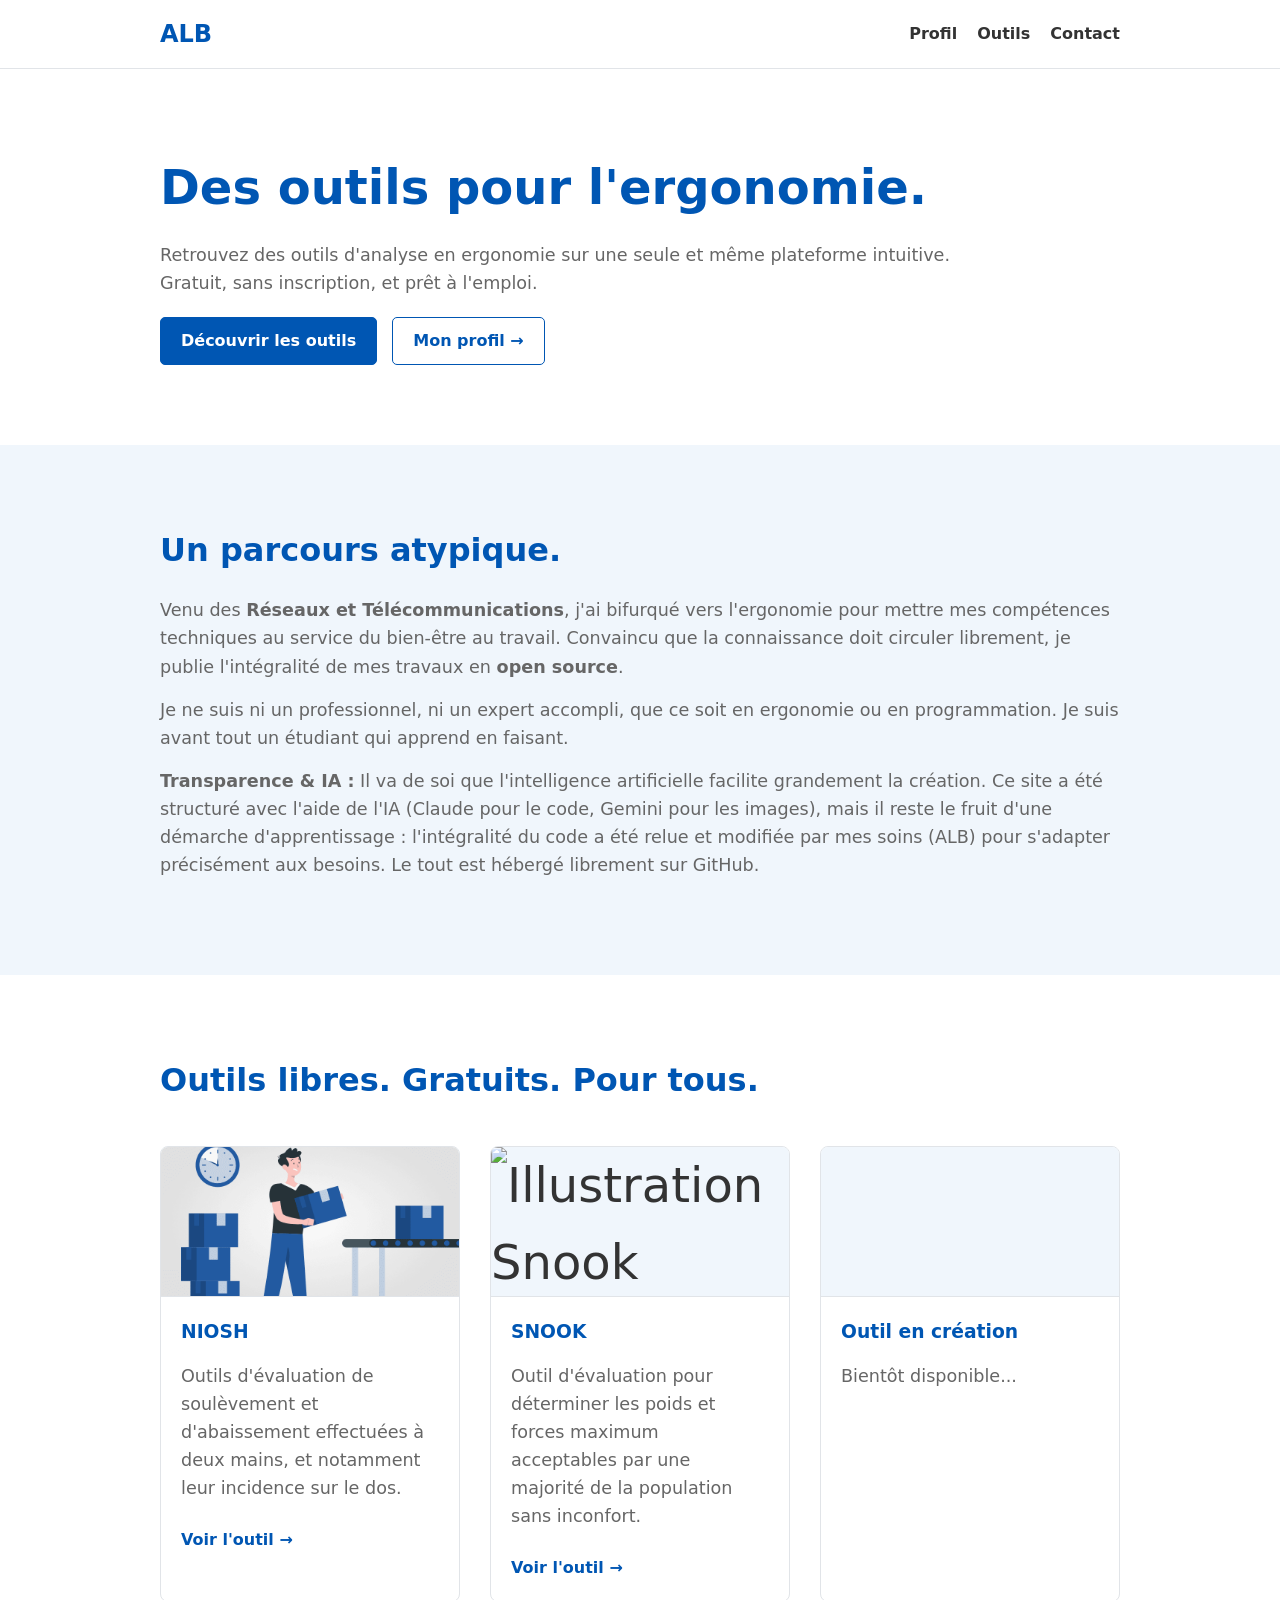
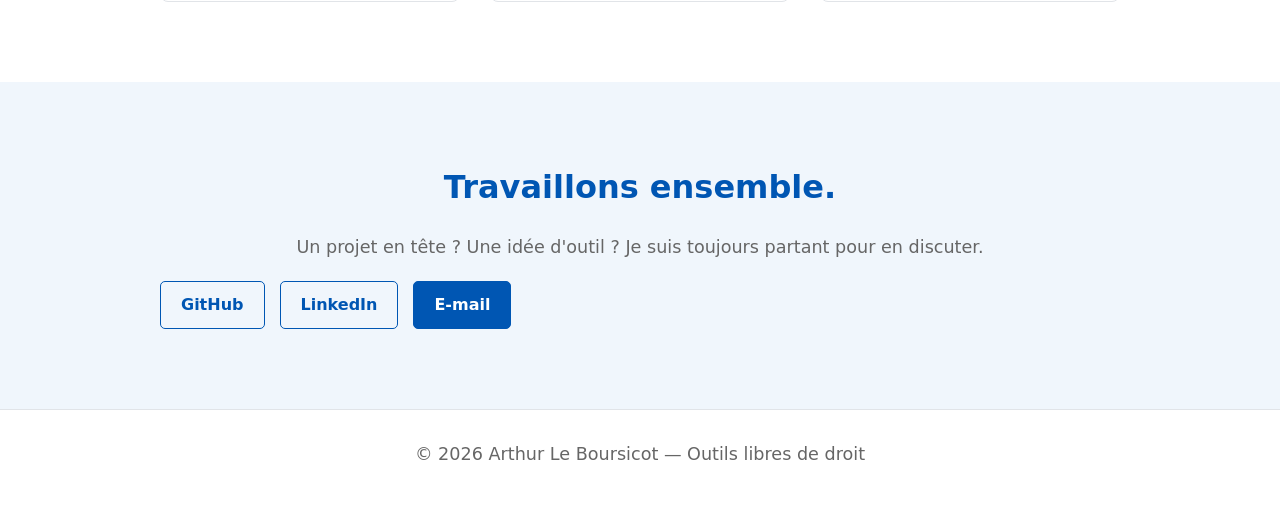
==== index.html @ 4e261d49 "Update index.html" ====
<!DOCTYPE html>
<html lang="fr">
<head>
  <meta charset="UTF-8" />
  <meta name="viewport" content="width=device-width, initial-scale=1.0" />
  <title>Arthur Le Boursicot</title>
  <meta name="description" content="Portfolio de Arthur Le Boursicot, basé à Rennes." />
  <link rel="stylesheet" href="css/style.css" />
</head>
<body>

  <header class="header" id="header">
    <nav class="nav container">
      <a href="#" class="nav-logo">ALB</a>
      <button class="nav-toggle" id="nav-toggle">☰ Menu</button>
      <ul class="nav-links" id="nav-links">
        <li><a href="#about" class="nav-link">Profil</a></li>
        <li><a href="#work" class="nav-link">Outils</a></li>
        <li><a href="#contact" class="nav-link">Contact</a></li>
      </ul>
    </nav>
  </header>

  <main>
    <section class="hero" id="home">
      <div class="container reveal">
        <h1 class="hero-title">Des outils pour l'ergonomie.</h1>
        <p class="hero-desc">
          Retrouvez des outils d'analyse en ergonomie sur une seule et même plateforme intuitive. 
          <br>Gratuit, sans inscription, et prêt à l'emploi.</br>
        </p>
        <div class="hero-actions">
          <a href="#work" class="btn btn-primary">Découvrir les outils</a>
          <a href="#about" class="btn btn-outline">Mon profil →</a>
        </div>
      </div>
    </section>

    <section class="about bg-light" id="about">
      <div class="container reveal">
        <h2 class="section-title">Un parcours atypique.</h2>
        <p>Venu des <strong>Réseaux et Télécommunications</strong>, j'ai bifurqué vers l'ergonomie pour mettre mes compétences techniques au service du bien-être au travail. 
          Convaincu que la connaissance doit circuler librement, je publie l'intégralité de mes travaux en <strong>open source</strong>.</p>
        <p>Je ne suis ni un professionnel, ni un expert accompli, que ce soit en ergonomie ou en programmation. Je suis avant tout un étudiant qui apprend en faisant.</p>
        <p><strong>Transparence & IA :</strong> Il va de soi que l'intelligence artificielle facilite grandement la création. Ce site a été structuré avec l'aide de l'IA 
          (Claude pour le code, Gemini pour les images), mais il reste le fruit d'une démarche d'apprentissage : l'intégralité du code a été relue et modifiée par mes soins (ALB) pour s'adapter précisément aux besoins. Le tout est hébergé librement sur GitHub.</p>
      </div>
    </section>

    <section class="work" id="work">
      <div class="container reveal">
        <h2 class="section-title">Outils libres. Gratuits. Pour tous.</h2>
        
        <div class="projects-grid">
          <article class="project-card">
            <div class="project-visual" style="padding: 0;">
              <img src="img/niosh.png" alt="Illustration NIOSH" style="width: 100%; height: 100%; object-fit: cover; object-position: center;">
            </div>
            <div class="project-info">
              <h3>NIOSH</h3>
              <p>Outils d'évaluation de soulèvement et d'abaissement effectuées à deux mains, et notamment leur incidence sur le dos.</p>
              <a href="niosh.html" class="project-link">Voir l'outil →</a>
            </div>
          </article>

          <article class="project-card">
            <div class="project-visual" style="padding: 0;">
              <img src="img/snook.png" alt="Illustration Snook" style="display: block; width: 100%; height: 100%; object-fit: cover; object-position: center;">
            </div>
            <div class="project-info">
              <h3>SNOOK</h3>
              <p>Outil d'évaluation pour déterminer les poids et forces maximum acceptables par une majorité de la population sans inconfort.</p>
              <a href="snook.html" class="project-link">Voir l'outil →</a>
            </div>
          </article>

          <article class="project-card">
            <div class="project-visual"></div>
            <div class="project-info">
              <h3>Outil en création</h3>
              <p>Bientôt disponible...</p>
            </div>
          </article>
        </div>
      </div>
    </section>

    <section class="contact bg-light" id="contact">
      <div class="container reveal center-text">
        <h2 class="section-title">Travaillons ensemble.</h2>
        <p>Un projet en tête ? Une idée d'outil ? Je suis toujours partant pour en discuter.</p>
        <div class="contact-socials">
          <a href="https://github.com" class="btn btn-outline">GitHub</a>
          <a href="https://www.linkedin.com/in/arthur-le-boursicot-ba0514226" class="btn btn-outline">LinkedIn</a>
          <a href="mailto:arthur.leboursicot@gmail.com" class="btn btn-primary">E-mail</a>
        </div>
      </div>
    </section>
  </main>

  <footer class="footer">
    <div class="container">
      <p>© 2026 Arthur Le Boursicot — Outils libres de droit</p>
    </div>
  </footer>

  <script src="js/main.js"></script>
</body>
</html>
---- css/style.css ----
/* Variables : Thème Blanc & Bleu */
:root {
  --bg-color: #ffffff;
  --bg-light: #f0f6fc;
  --primary-blue: #0056b3;
  --light-blue: #cce5ff;
  --text-dark: #333333;
  --text-gray: #666666;
  --border-color: #e1e4e8;
  --font-main: system-ui, -apple-system, sans-serif;
}

/* Reset de base */
* { margin: 0; padding: 0; box-sizing: border-box; }
html { scroll-behavior: smooth; }
body { font-family: var(--font-main); color: var(--text-dark); background: var(--bg-color); line-height: 1.6; }

.container { max-width: 1000px; margin: 0 auto; padding: 0 20px; }
.bg-light { background-color: var(--bg-light); }
.center-text { text-align: center; }

/* Typographie */
h1, h2, h3 { color: var(--primary-blue); margin-bottom: 15px; }
.hero-title { font-size: 3rem; }
.section-title { font-size: 2rem; margin-bottom: 20px; }
p { color: var(--text-gray); margin-bottom: 15px; font-size: 1.1rem; }

/* Navigation */
.header { position: sticky; top: 0; background: var(--bg-color); border-bottom: 1px solid var(--border-color); z-index: 100; }
.nav { display: flex; justify-content: space-between; align-items: center; padding: 15px 20px; }
.nav-logo { font-size: 1.5rem; font-weight: bold; text-decoration: none; color: var(--primary-blue); }
.nav-links { list-style: none; display: flex; gap: 20px; }
.nav-link { text-decoration: none; color: var(--text-dark); font-weight: bold; }
.nav-link:hover { color: var(--primary-blue); }
.nav-toggle { display: none; background: none; border: 1px solid var(--border-color); padding: 5px 10px; cursor: pointer; color: var(--primary-blue); }

/* Sections & Boutons */
section { padding: 80px 0; }
.btn { display: inline-block; padding: 10px 20px; text-decoration: none; border-radius: 5px; font-weight: bold; transition: 0.3s; }
.btn-primary { background: var(--primary-blue); color: #fff; border: 1px solid var(--primary-blue); }
.btn-primary:hover { background: #004494; }
.btn-outline { background: transparent; color: var(--primary-blue); border: 1px solid var(--primary-blue); }
.btn-outline:hover { background: var(--light-blue); }
.hero-badge { display: inline-block; padding: 5px 15px; background: var(--light-blue); color: var(--primary-blue); border-radius: 20px; font-size: 0.8rem; font-weight: bold; margin-bottom: 20px; }
.hero-actions, .contact-socials { display: flex; gap: 15px; flex-wrap: wrap; margin-top: 20px; justify-content: inherit; }

/* Grille Projets */
.projects-grid { display: grid; grid-template-columns: repeat(auto-fit, minmax(300px, 1fr)); gap: 30px; margin-top: 40px; }
.project-card { border: 1px solid var(--border-color); border-radius: 8px; overflow: hidden; background: #fff; transition: transform 0.2s; }
.project-card:hover { transform: translateY(-5px); box-shadow: 0 10px 20px rgba(0,0,0,0.05); }
.project-visual { background: var(--bg-light); height: 150px; display: flex; align-items: center; justify-content: center; font-size: 3rem; border-bottom: 1px solid var(--border-color); }
.project-info { padding: 20px; }
.project-tag { font-size: 0.8rem; color: var(--primary-blue); font-weight: bold; text-transform: uppercase; }
.project-link { display: inline-block; margin-top: 10px; color: var(--primary-blue); text-decoration: none; font-weight: bold; }

/* Footer */
.footer { text-align: center; padding: 30px 20px; border-top: 1px solid var(--border-color); font-size: 0.9rem; color: var(--text-gray); }

/* Animation d'apparition */
.reveal { opacity: 0; transform: translateY(20px); transition: 0.6s ease-out; }
.reveal.visible { opacity: 1; transform: translateY(0); }

/* Responsive */
@media (max-width: 768px) {
  .nav-links { display: none; flex-direction: column; width: 100%; position: absolute; top: 60px; left: 0; background: var(--bg-color); padding: 20px; border-bottom: 1px solid var(--border-color); }
  .nav-links.open { display: flex; }
  .nav-toggle { display: block; }
  .hero-title { font-size: 2.2rem; }
  .contact-socials { justify-content: center; }
}
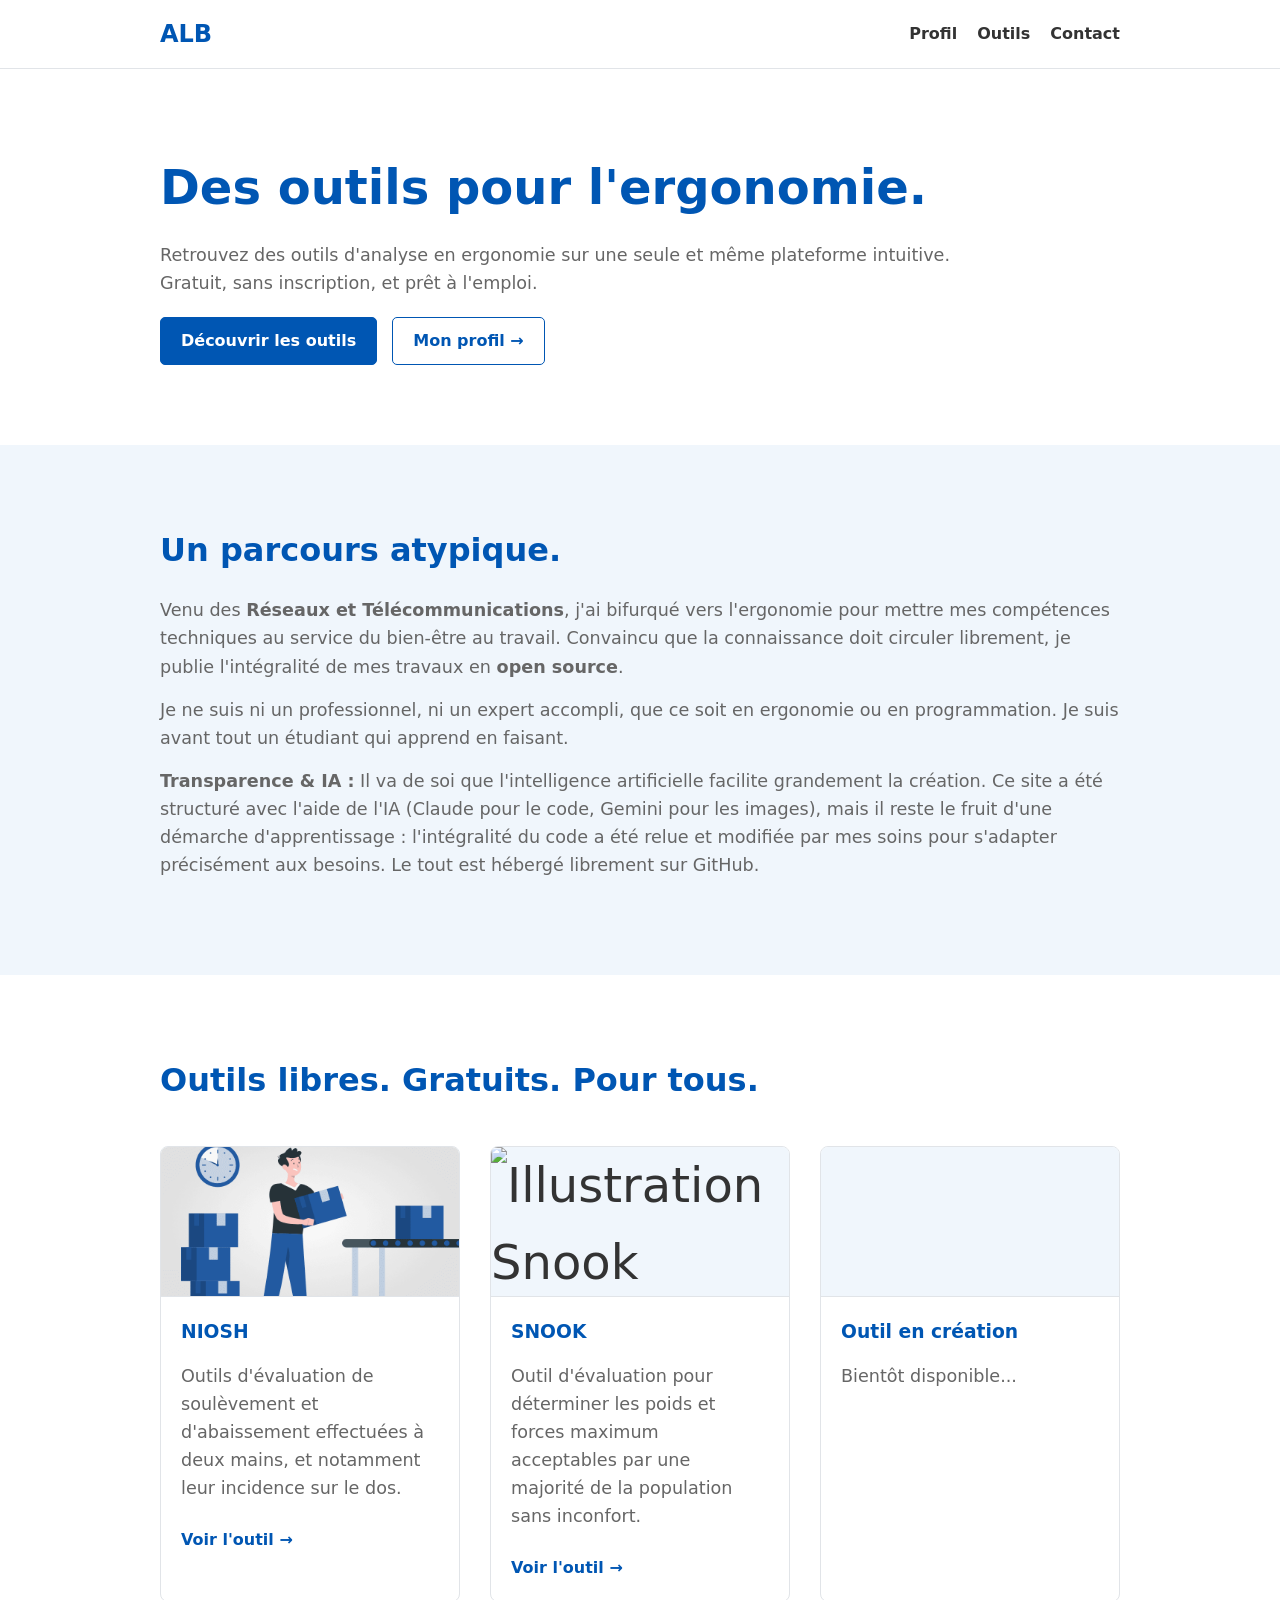
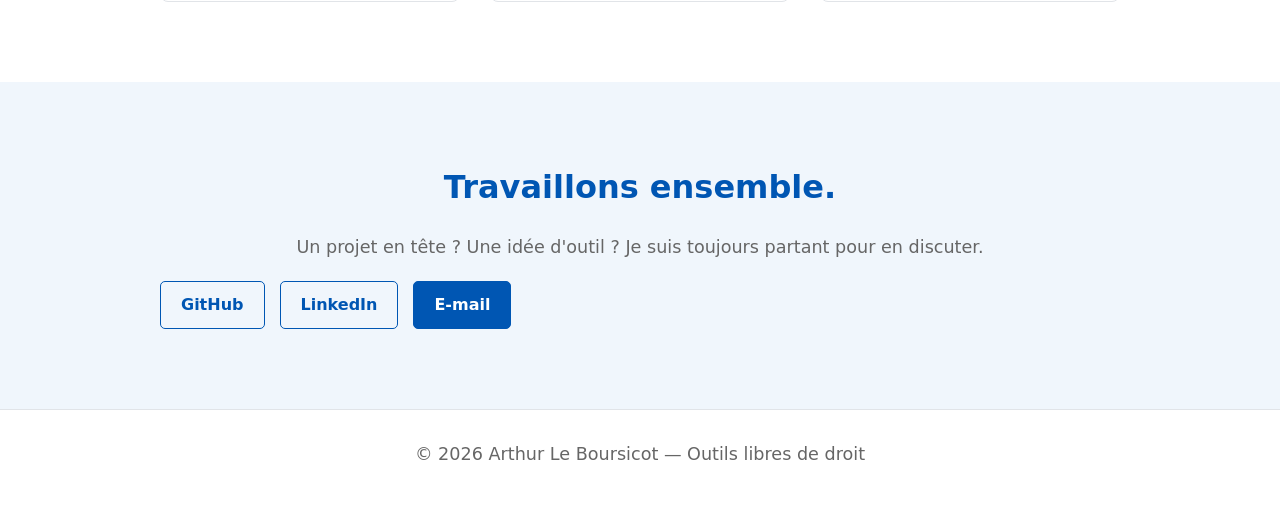
==== commit 33d08456: "Update index.html" ====
--- a/index.html
+++ b/index.html
@@ -43,7 +43,7 @@
           Convaincu que la connaissance doit circuler librement, je publie l'intégralité de mes travaux en <strong>open source</strong>.</p>
         <p>Je ne suis ni un professionnel, ni un expert accompli, que ce soit en ergonomie ou en programmation. Je suis avant tout un étudiant qui apprend en faisant.</p>
         <p><strong>Transparence & IA :</strong> Il va de soi que l'intelligence artificielle facilite grandement la création. Ce site a été structuré avec l'aide de l'IA 
-          (Claude pour le code, Gemini pour les images), mais il reste le fruit d'une démarche d'apprentissage : l'intégralité du code a été relue et modifiée par mes soins (ALB) pour s'adapter précisément aux besoins. Le tout est hébergé librement sur GitHub.</p>
+          (Claude pour le code, Gemini pour les images), mais il reste le fruit d'une démarche d'apprentissage : l'intégralité du code a été relue et modifiée par mes soins pour s'adapter précisément aux besoins. Le tout est hébergé librement sur GitHub.</p>
       </div>
     </section>
 
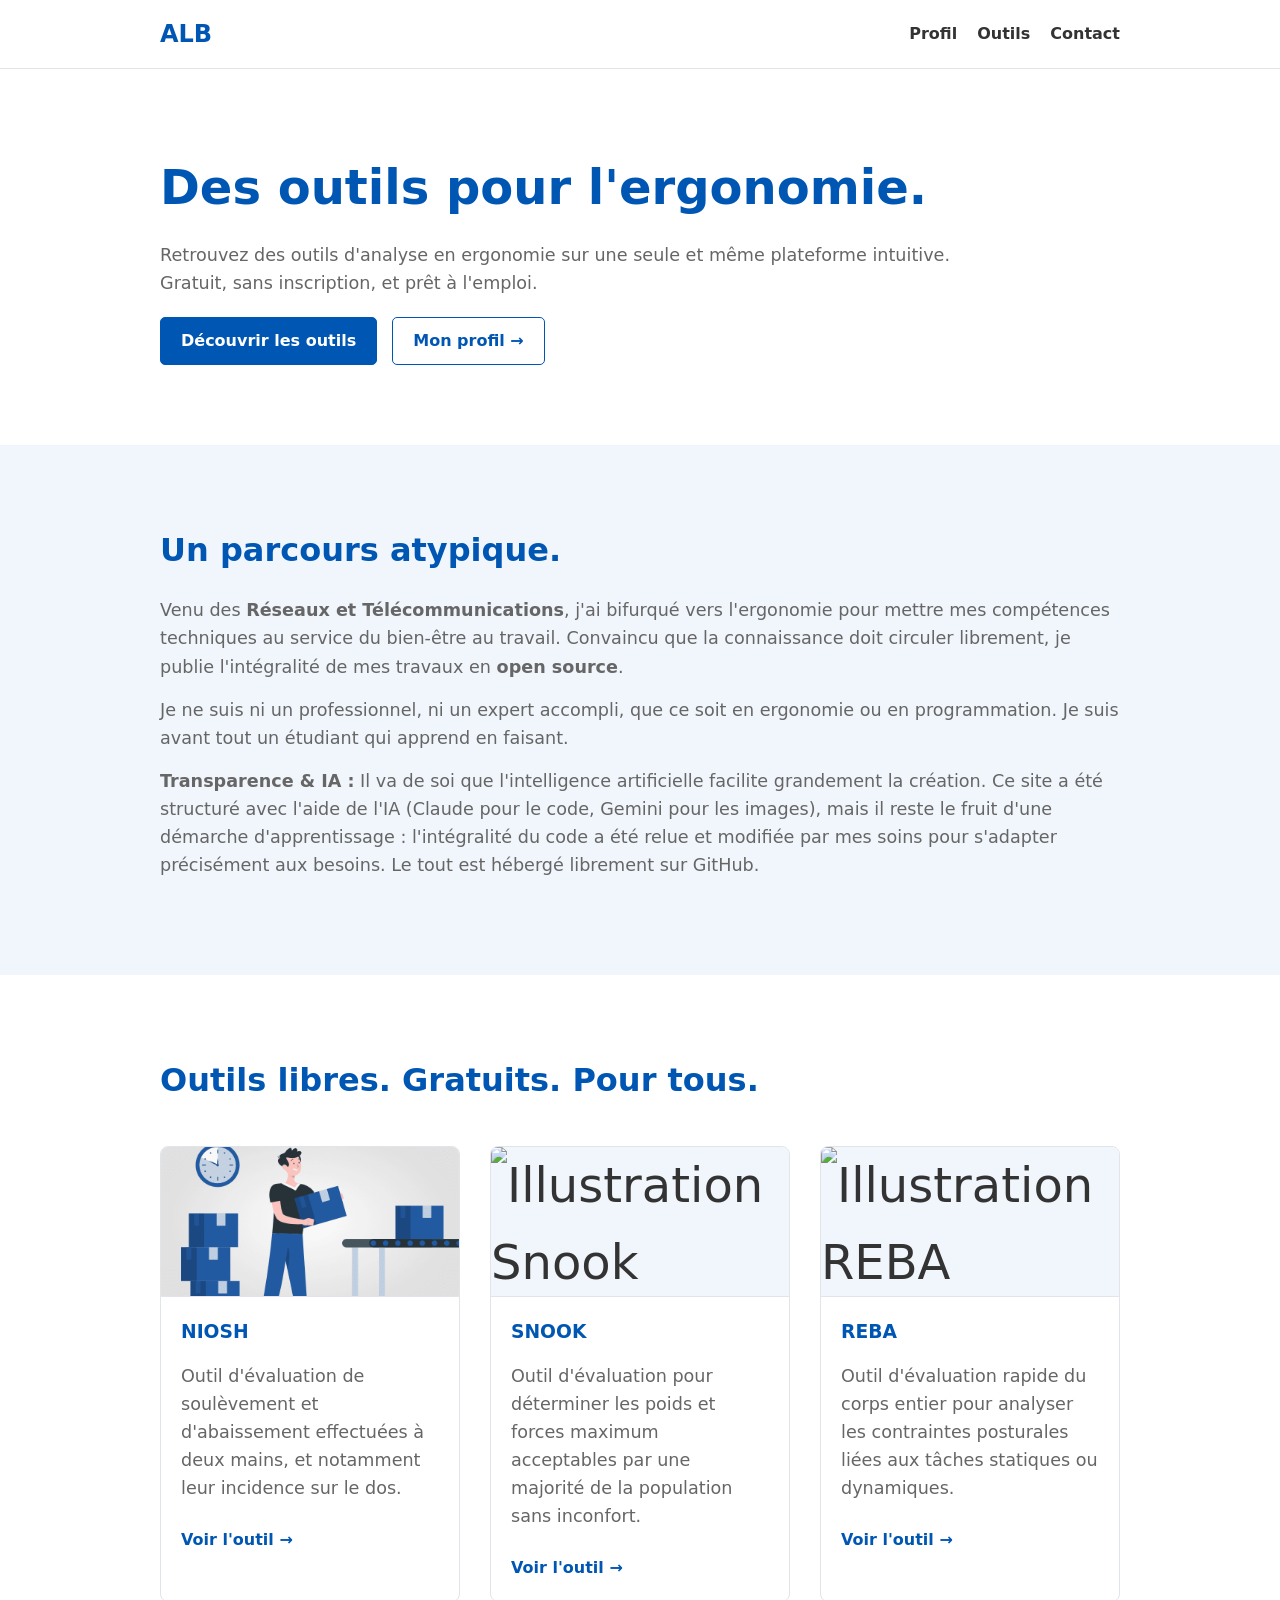
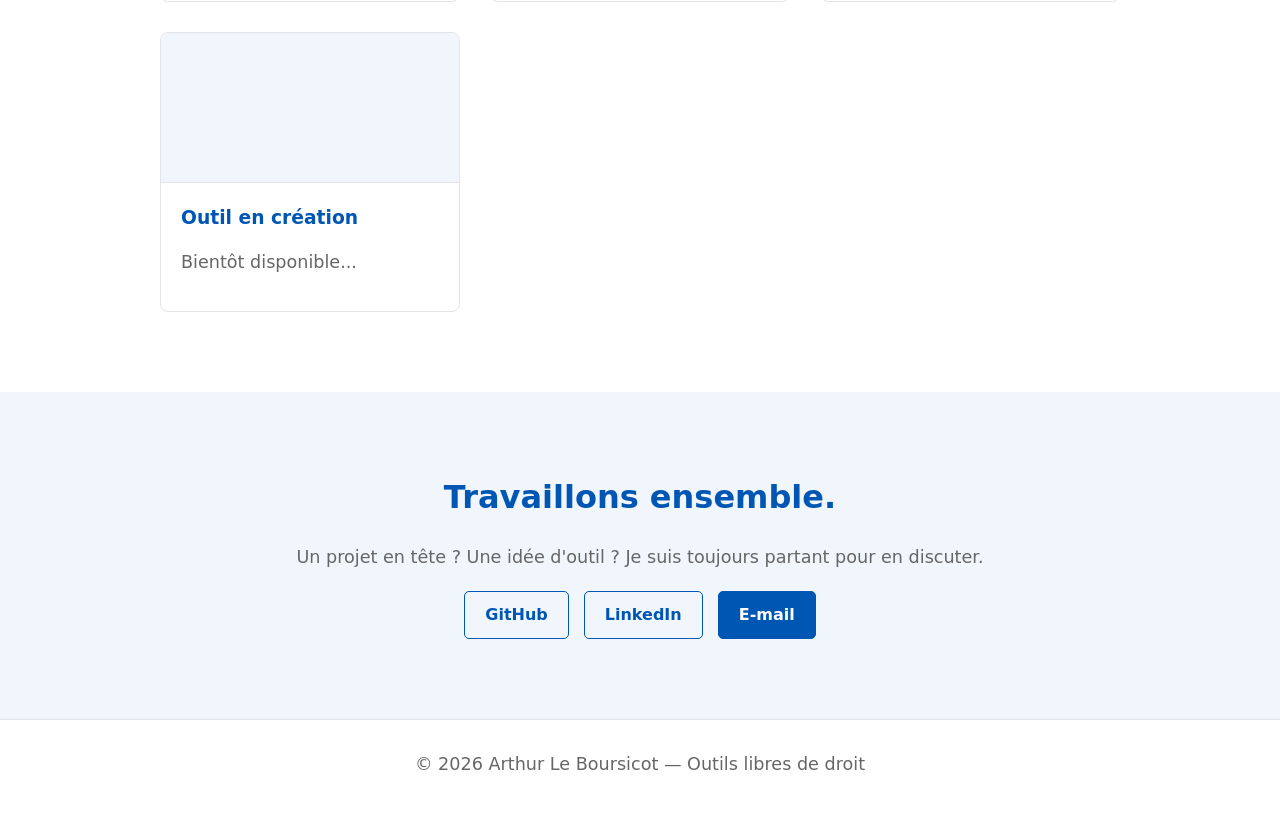
==== commit df14024e: "Update index.html" ====
--- a/index.html
+++ b/index.html
@@ -58,8 +58,8 @@
             </div>
             <div class="project-info">
               <h3>NIOSH</h3>
-              <p>Outils d'évaluation de soulèvement et d'abaissement effectuées à deux mains, et notamment leur incidence sur le dos.</p>
-              <a href="niosh.html" class="project-link">Voir l'outil →</a>
+              <p>Outil d'évaluation de soulèvement et d'abaissement effectuées à deux mains, et notamment leur incidence sur le dos.</p>
+              <a href="./niosh.html" class="project-link">Voir l'outil →</a>
             </div>
           </article>
 
@@ -70,10 +70,21 @@
             <div class="project-info">
               <h3>SNOOK</h3>
               <p>Outil d'évaluation pour déterminer les poids et forces maximum acceptables par une majorité de la population sans inconfort.</p>
-              <a href="snook.html" class="project-link">Voir l'outil →</a>
+              <a href="./snook.html" class="project-link">Voir l'outil →</a>
             </div>
           </article>
-
+          
+          <article class="project-card">
+            <div class="project-visual" style="padding: 0;">
+               <img src="" alt="Illustration REBA" style="display: block; width: 100%; height: 100%; object-fit: cover; object-position: center;">
+            </div>
+            <div class="project-info">
+              <h3>REBA</h3>
+              <p>Outil d'évaluation rapide du corps entier pour analyser les contraintes posturales liées aux tâches statiques ou dynamiques.</p>
+              <a href="./reba.html" class="project-link">Voir l'outil →</a>
+            </div>
+          </article>
+          
           <article class="project-card">
             <div class="project-visual"></div>
             <div class="project-info">
--- a/css/style.css
+++ b/css/style.css
@@ -68,3 +68,11 @@
   .hero-title { font-size: 2.2rem; }
   .contact-socials { justify-content: center; }
 }
+
+/* Centrage forcé des boutons de contact */
+.contact-socials {
+  display: flex;
+  justify-content: center !important; /* C'est cette commande qui centre parfaitement */
+  gap: 15px; /* L'espace entre les boutons */
+  flex-wrap: wrap;
+}
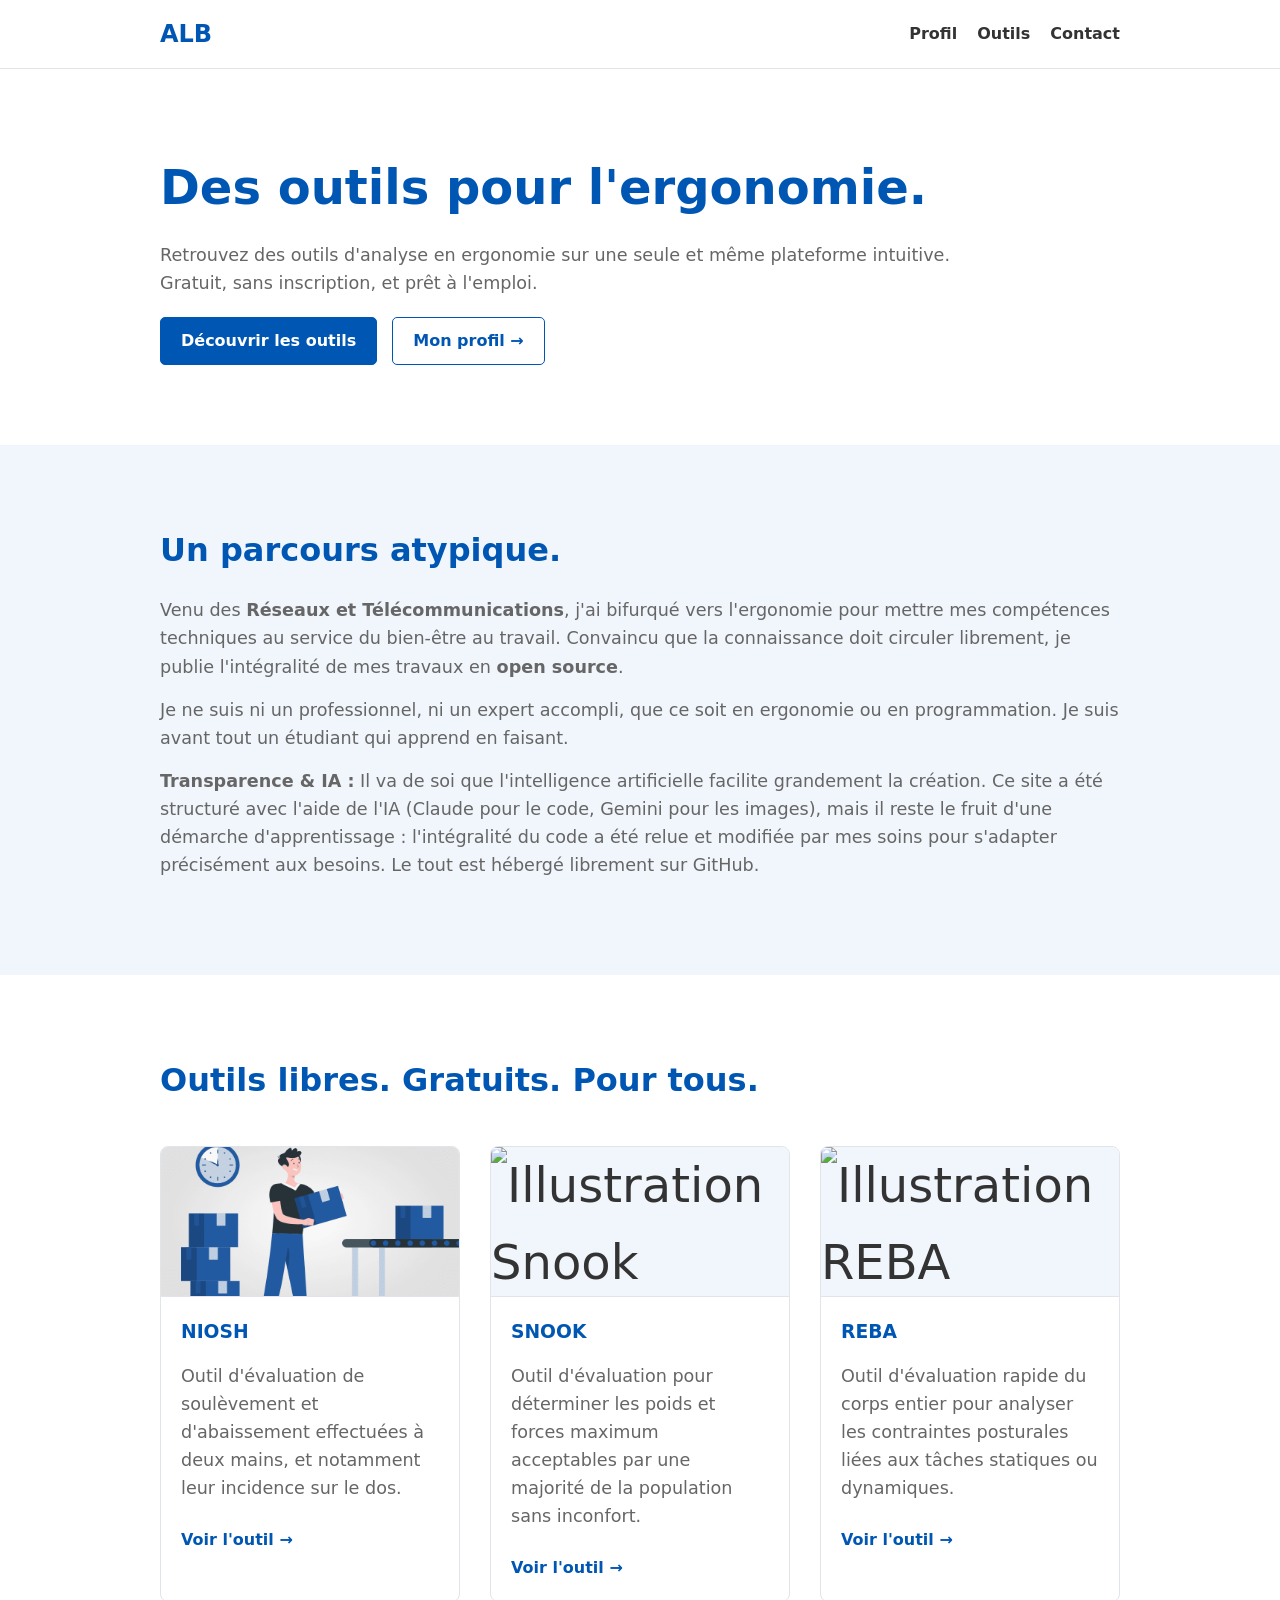
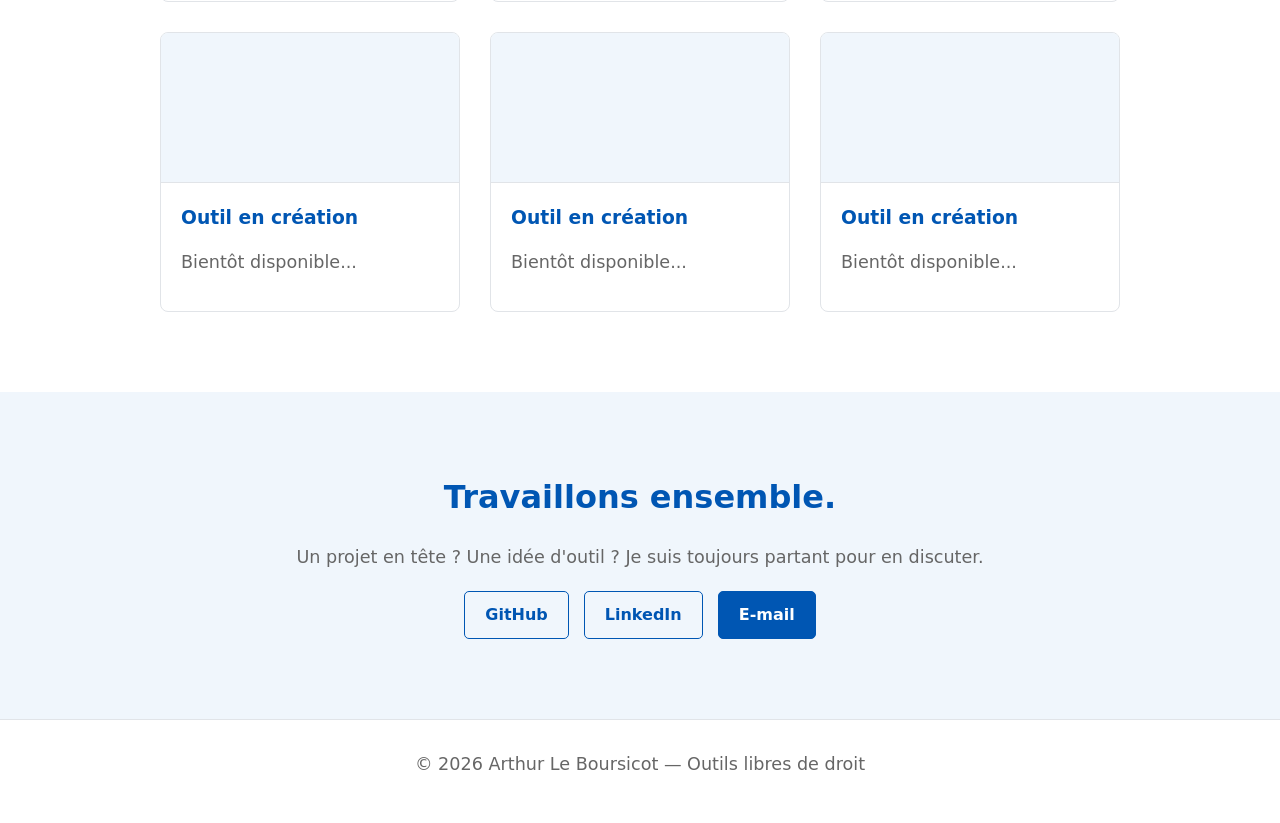
==== commit 4b7b582d: "Update index.html" ====
--- a/index.html
+++ b/index.html
@@ -92,6 +92,23 @@
               <p>Bientôt disponible...</p>
             </div>
           </article>
+
+          <article class="project-card">
+            <div class="project-visual"></div>
+            <div class="project-info">
+              <h3>Outil en création</h3>
+              <p>Bientôt disponible...</p>
+            </div>
+          </article>
+
+          <article class="project-card">
+            <div class="project-visual"></div>
+            <div class="project-info">
+              <h3>Outil en création</h3>
+              <p>Bientôt disponible...</p>
+            </div>
+          </article>
+          
         </div>
       </div>
     </section>
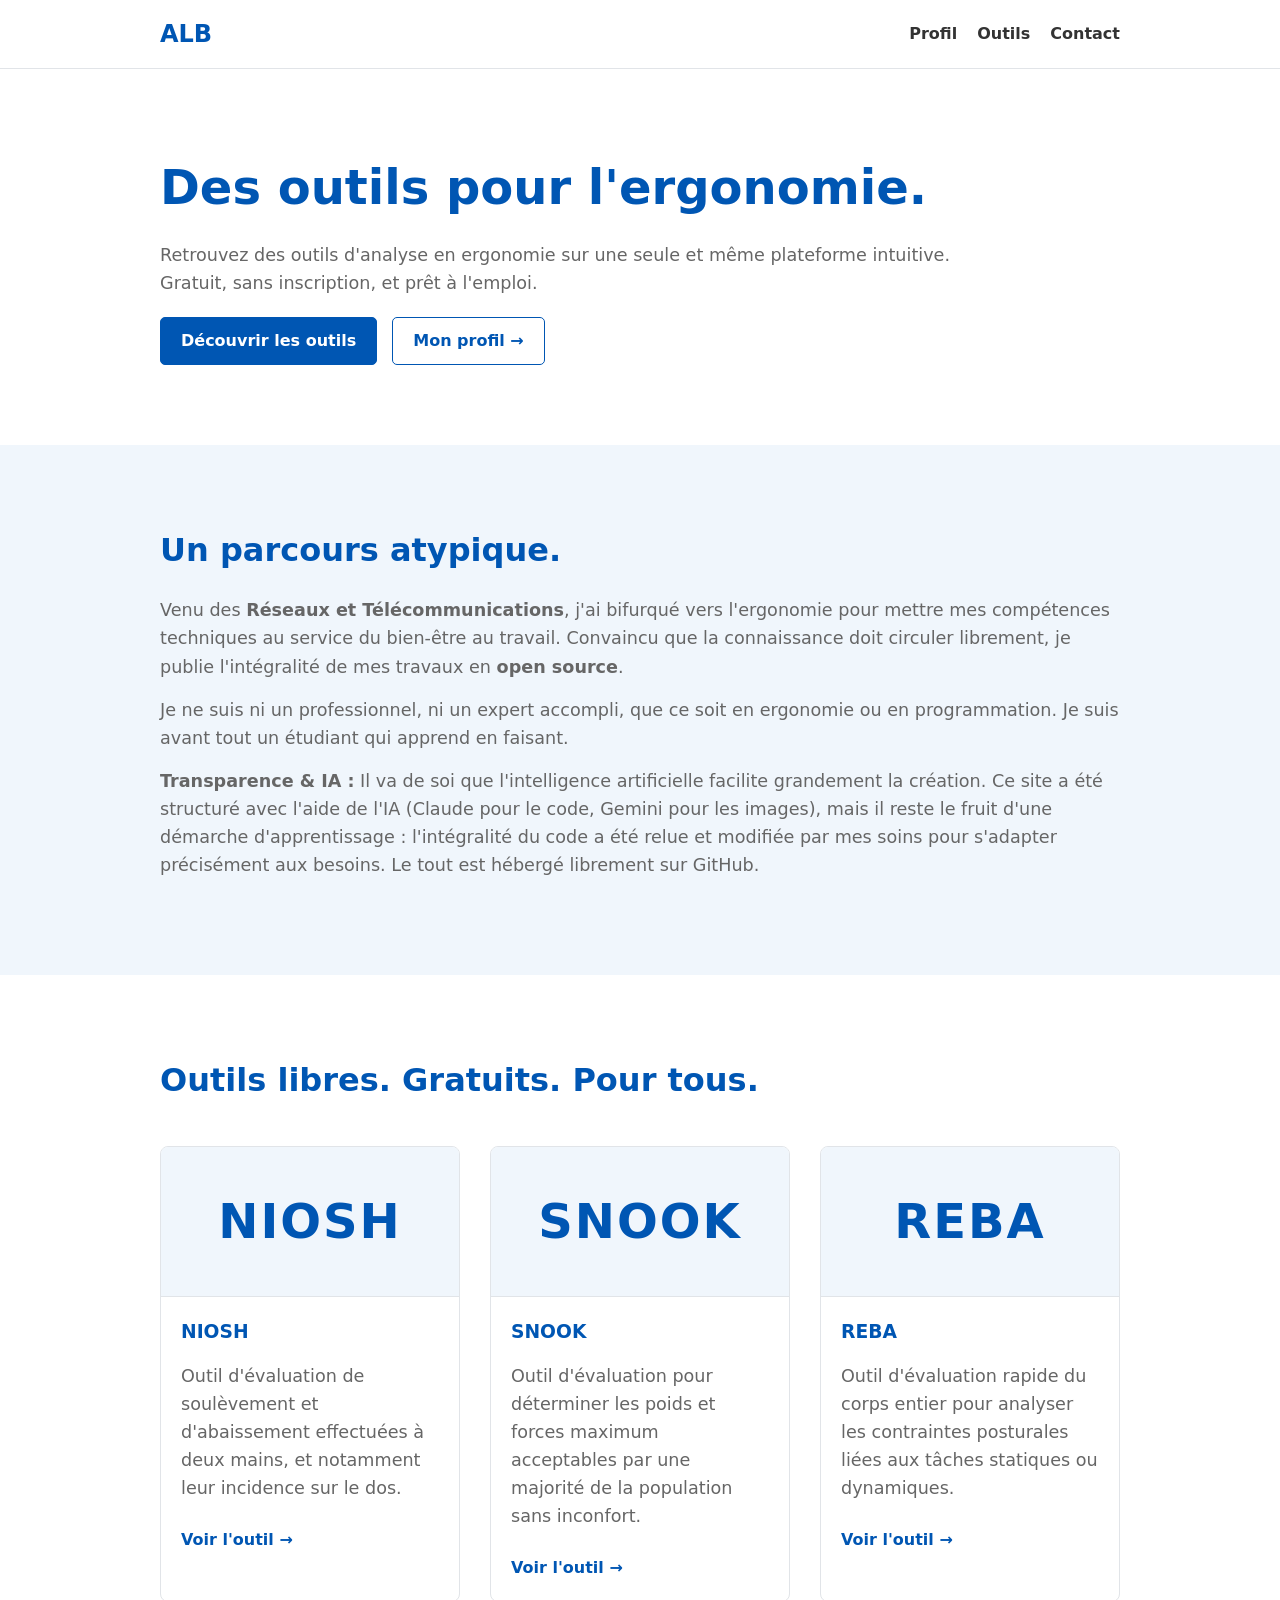
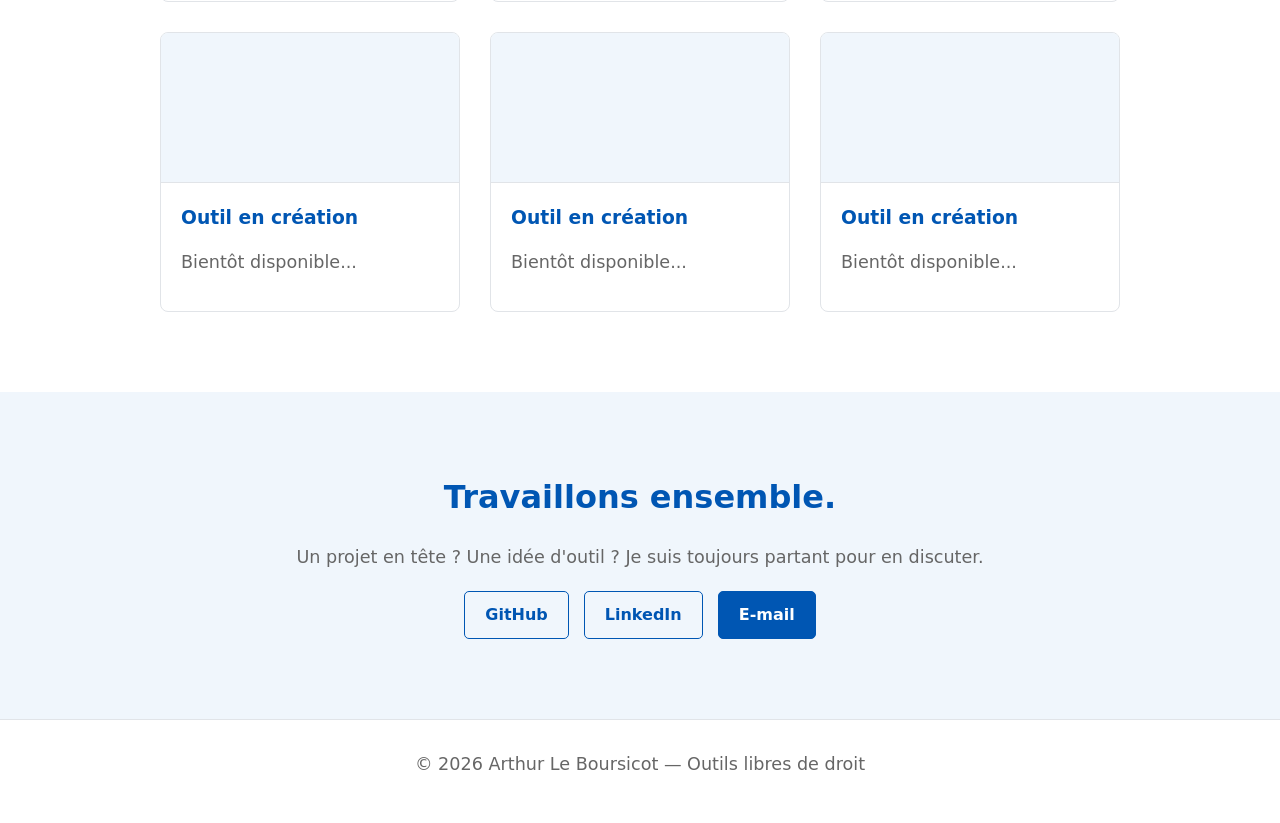
==== commit b1788090: "Update index.html" ====
--- a/index.html
+++ b/index.html
@@ -53,8 +53,8 @@
         
         <div class="projects-grid">
           <article class="project-card">
-            <div class="project-visual" style="padding: 0;">
-              <img src="img/niosh.png" alt="Illustration NIOSH" style="width: 100%; height: 100%; object-fit: cover; object-position: center;">
+            <div class="project-visual" style="font-weight: bold; color: var(--primary-blue); letter-spacing: 2px;">
+              NIOSH
             </div>
             <div class="project-info">
               <h3>NIOSH</h3>
@@ -64,8 +64,8 @@
           </article>
 
           <article class="project-card">
-            <div class="project-visual" style="padding: 0;">
-              <img src="img/snook.png" alt="Illustration Snook" style="display: block; width: 100%; height: 100%; object-fit: cover; object-position: center;">
+            <div class="project-visual" style="font-weight: bold; color: var(--primary-blue); letter-spacing: 2px;">
+              SNOOK
             </div>
             <div class="project-info">
               <h3>SNOOK</h3>
@@ -75,8 +75,8 @@
           </article>
           
           <article class="project-card">
-            <div class="project-visual" style="padding: 0;">
-               <img src="" alt="Illustration REBA" style="display: block; width: 100%; height: 100%; object-fit: cover; object-position: center;">
+            <div class="project-visual" style="font-weight: bold; color: var(--primary-blue); letter-spacing: 2px;">
+              REBA
             </div>
             <div class="project-info">
               <h3>REBA</h3>
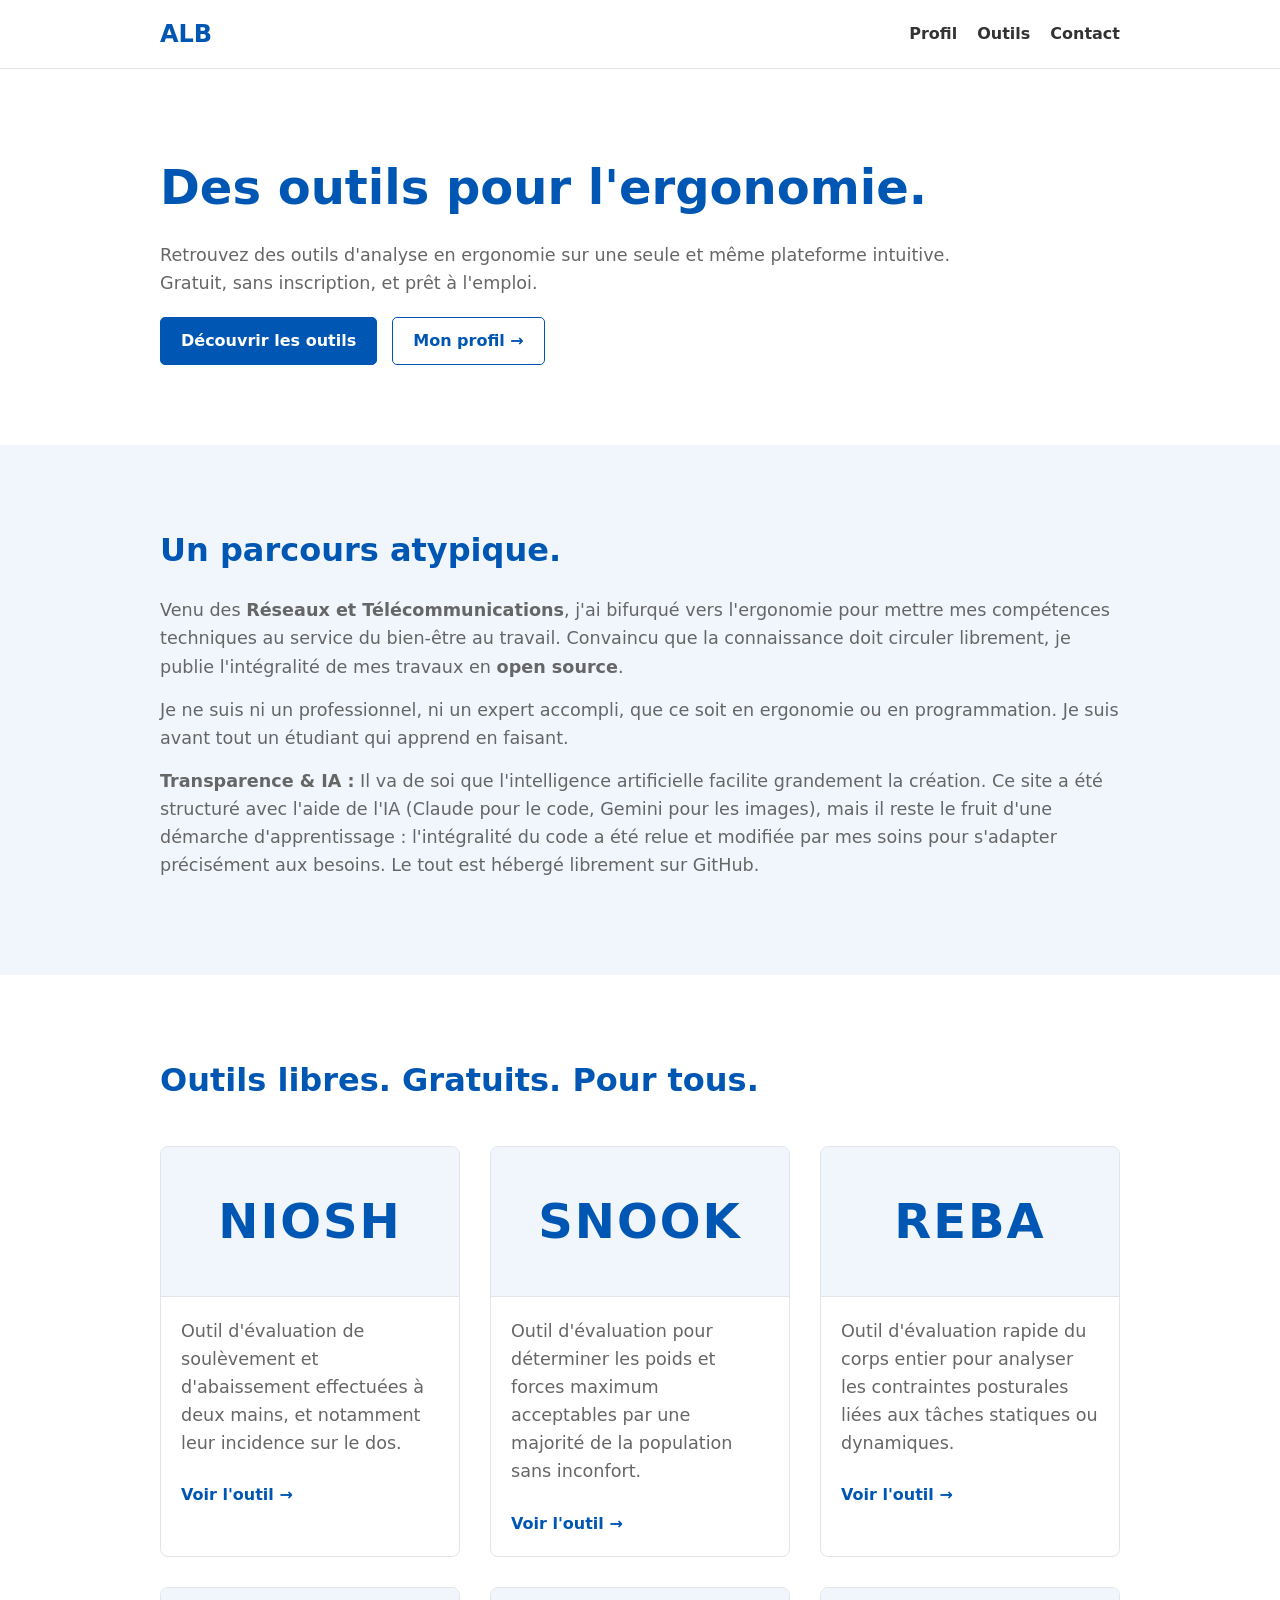
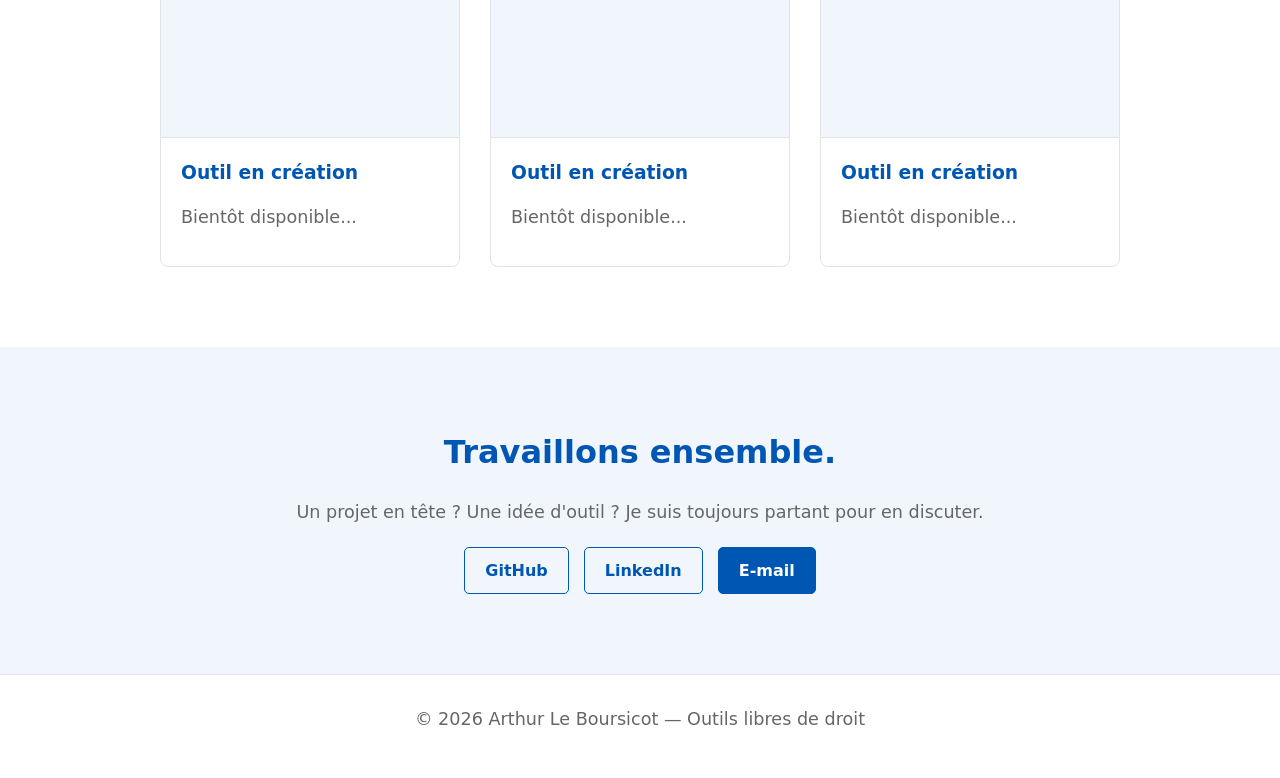
==== commit 62eca2b9: "Update index.html" ====
--- a/index.html
+++ b/index.html
@@ -57,7 +57,6 @@
               NIOSH
             </div>
             <div class="project-info">
-              <h3>NIOSH</h3>
               <p>Outil d'évaluation de soulèvement et d'abaissement effectuées à deux mains, et notamment leur incidence sur le dos.</p>
               <a href="./niosh.html" class="project-link">Voir l'outil →</a>
             </div>
@@ -68,7 +67,6 @@
               SNOOK
             </div>
             <div class="project-info">
-              <h3>SNOOK</h3>
               <p>Outil d'évaluation pour déterminer les poids et forces maximum acceptables par une majorité de la population sans inconfort.</p>
               <a href="./snook.html" class="project-link">Voir l'outil →</a>
             </div>
@@ -79,7 +77,6 @@
               REBA
             </div>
             <div class="project-info">
-              <h3>REBA</h3>
               <p>Outil d'évaluation rapide du corps entier pour analyser les contraintes posturales liées aux tâches statiques ou dynamiques.</p>
               <a href="./reba.html" class="project-link">Voir l'outil →</a>
             </div>
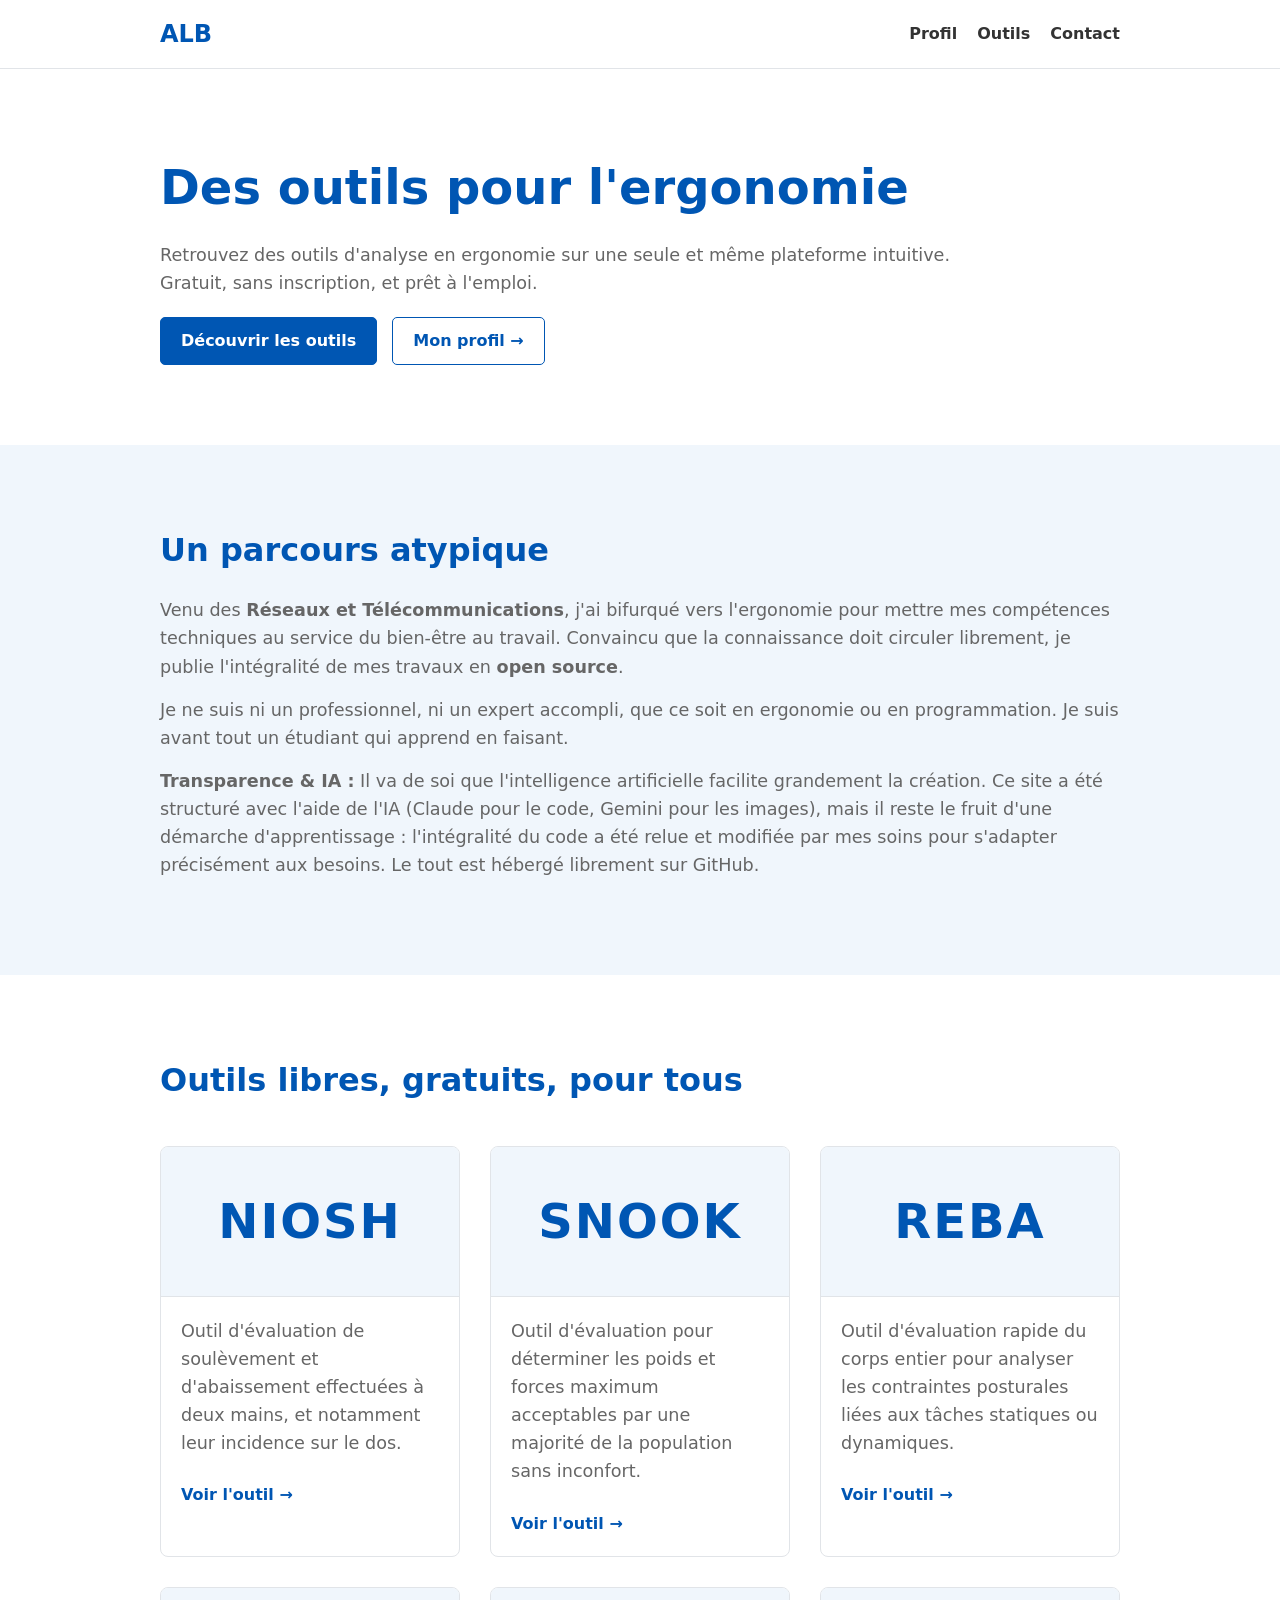
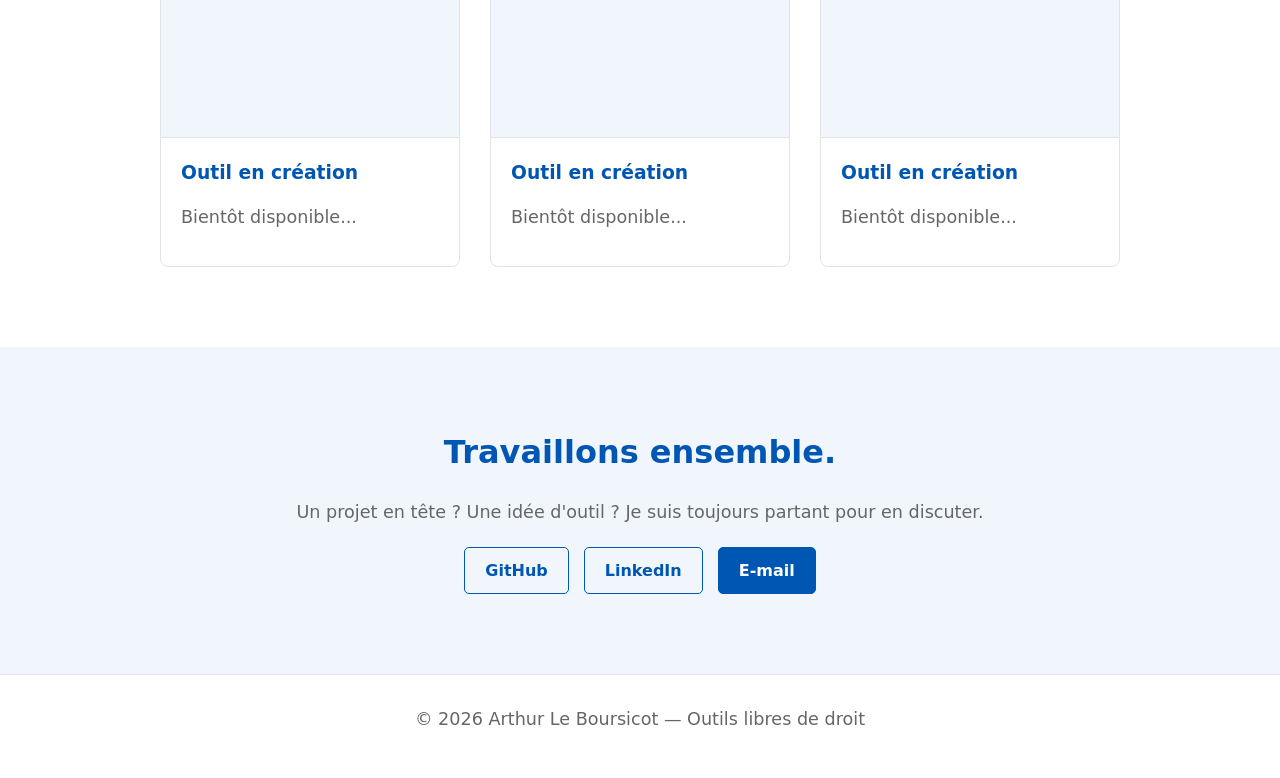
==== commit 5e688f18: "Update index.html" ====
--- a/index.html
+++ b/index.html
@@ -24,7 +24,7 @@
   <main>
     <section class="hero" id="home">
       <div class="container reveal">
-        <h1 class="hero-title">Des outils pour l'ergonomie.</h1>
+        <h1 class="hero-title">Des outils pour l'ergonomie</h1>
         <p class="hero-desc">
           Retrouvez des outils d'analyse en ergonomie sur une seule et même plateforme intuitive. 
           <br>Gratuit, sans inscription, et prêt à l'emploi.</br>
@@ -38,7 +38,7 @@
 
     <section class="about bg-light" id="about">
       <div class="container reveal">
-        <h2 class="section-title">Un parcours atypique.</h2>
+        <h2 class="section-title">Un parcours atypique</h2>
         <p>Venu des <strong>Réseaux et Télécommunications</strong>, j'ai bifurqué vers l'ergonomie pour mettre mes compétences techniques au service du bien-être au travail. 
           Convaincu que la connaissance doit circuler librement, je publie l'intégralité de mes travaux en <strong>open source</strong>.</p>
         <p>Je ne suis ni un professionnel, ni un expert accompli, que ce soit en ergonomie ou en programmation. Je suis avant tout un étudiant qui apprend en faisant.</p>
@@ -49,7 +49,7 @@
 
     <section class="work" id="work">
       <div class="container reveal">
-        <h2 class="section-title">Outils libres. Gratuits. Pour tous.</h2>
+        <h2 class="section-title">Outils libres, gratuits, pour tous</h2>
         
         <div class="projects-grid">
           <article class="project-card">
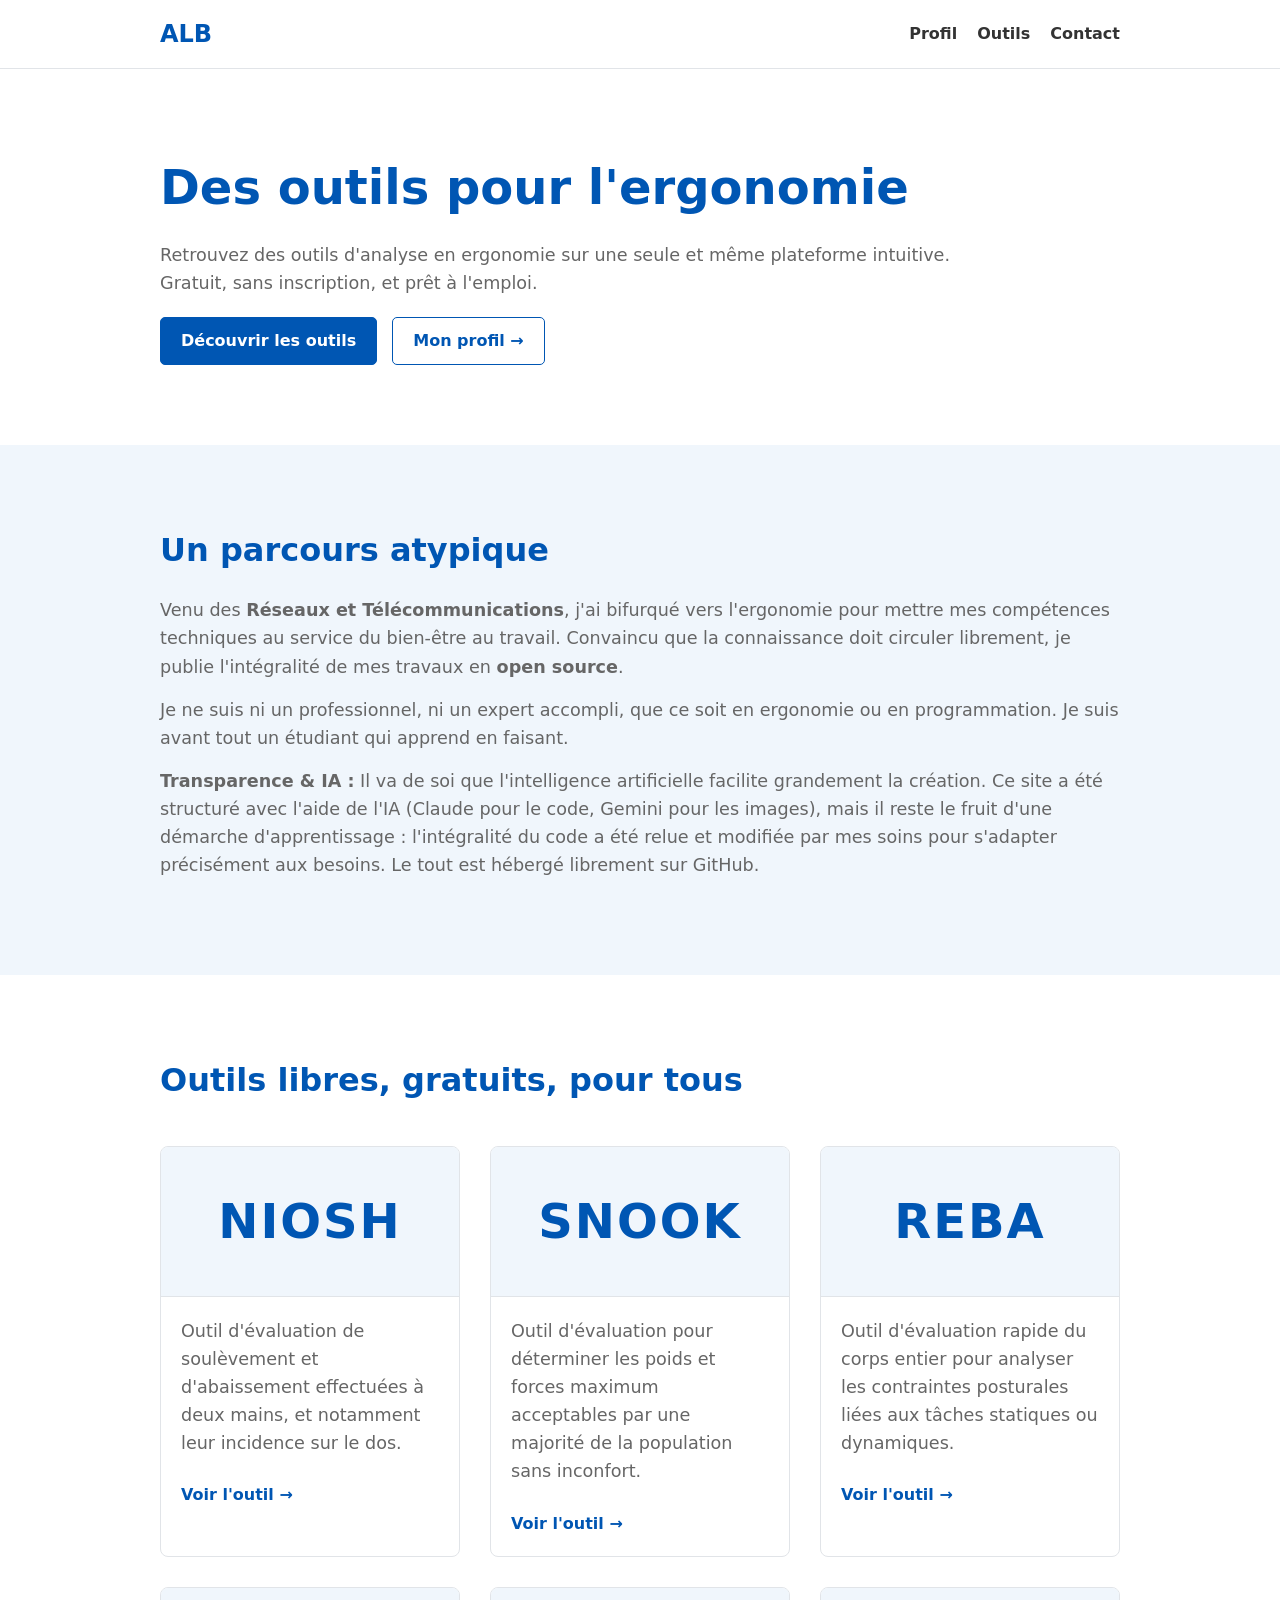
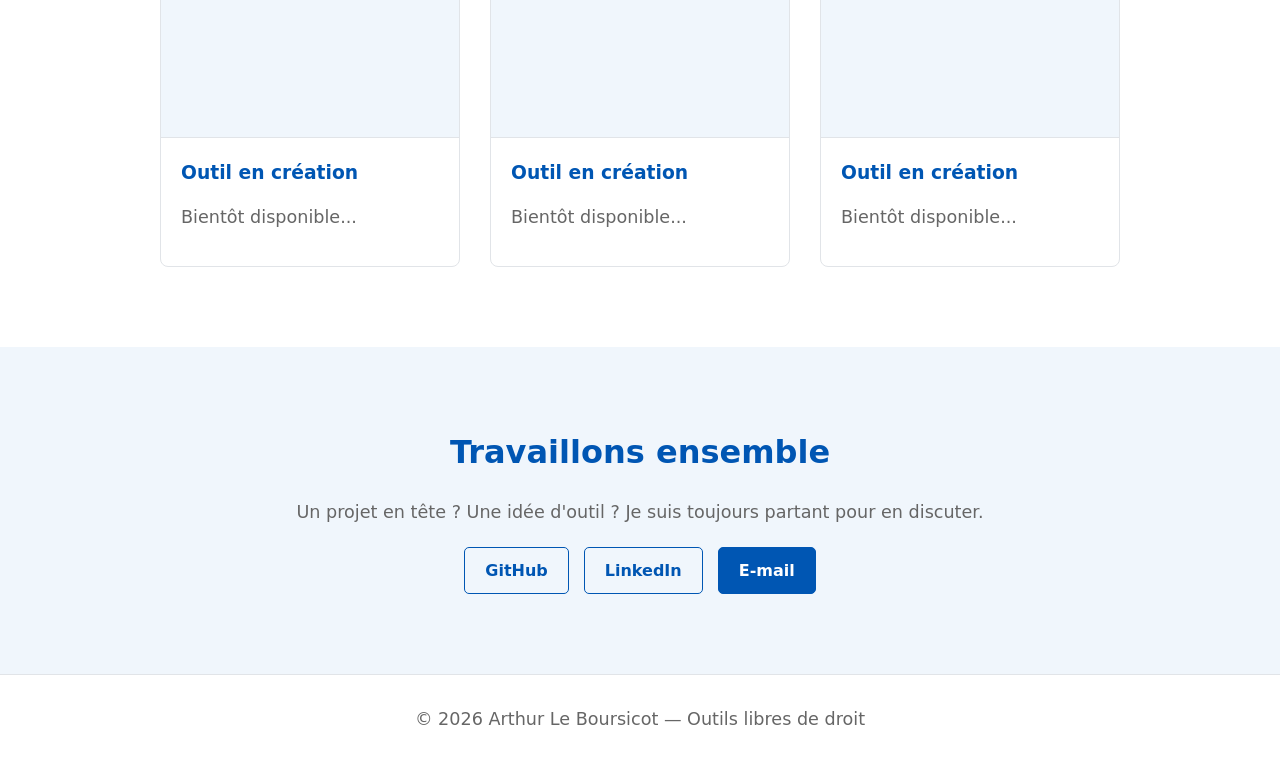
==== commit fc87effb: "Update index.html" ====
--- a/index.html
+++ b/index.html
@@ -112,7 +112,7 @@
 
     <section class="contact bg-light" id="contact">
       <div class="container reveal center-text">
-        <h2 class="section-title">Travaillons ensemble.</h2>
+        <h2 class="section-title">Travaillons ensemble</h2>
         <p>Un projet en tête ? Une idée d'outil ? Je suis toujours partant pour en discuter.</p>
         <div class="contact-socials">
           <a href="https://github.com" class="btn btn-outline">GitHub</a>
